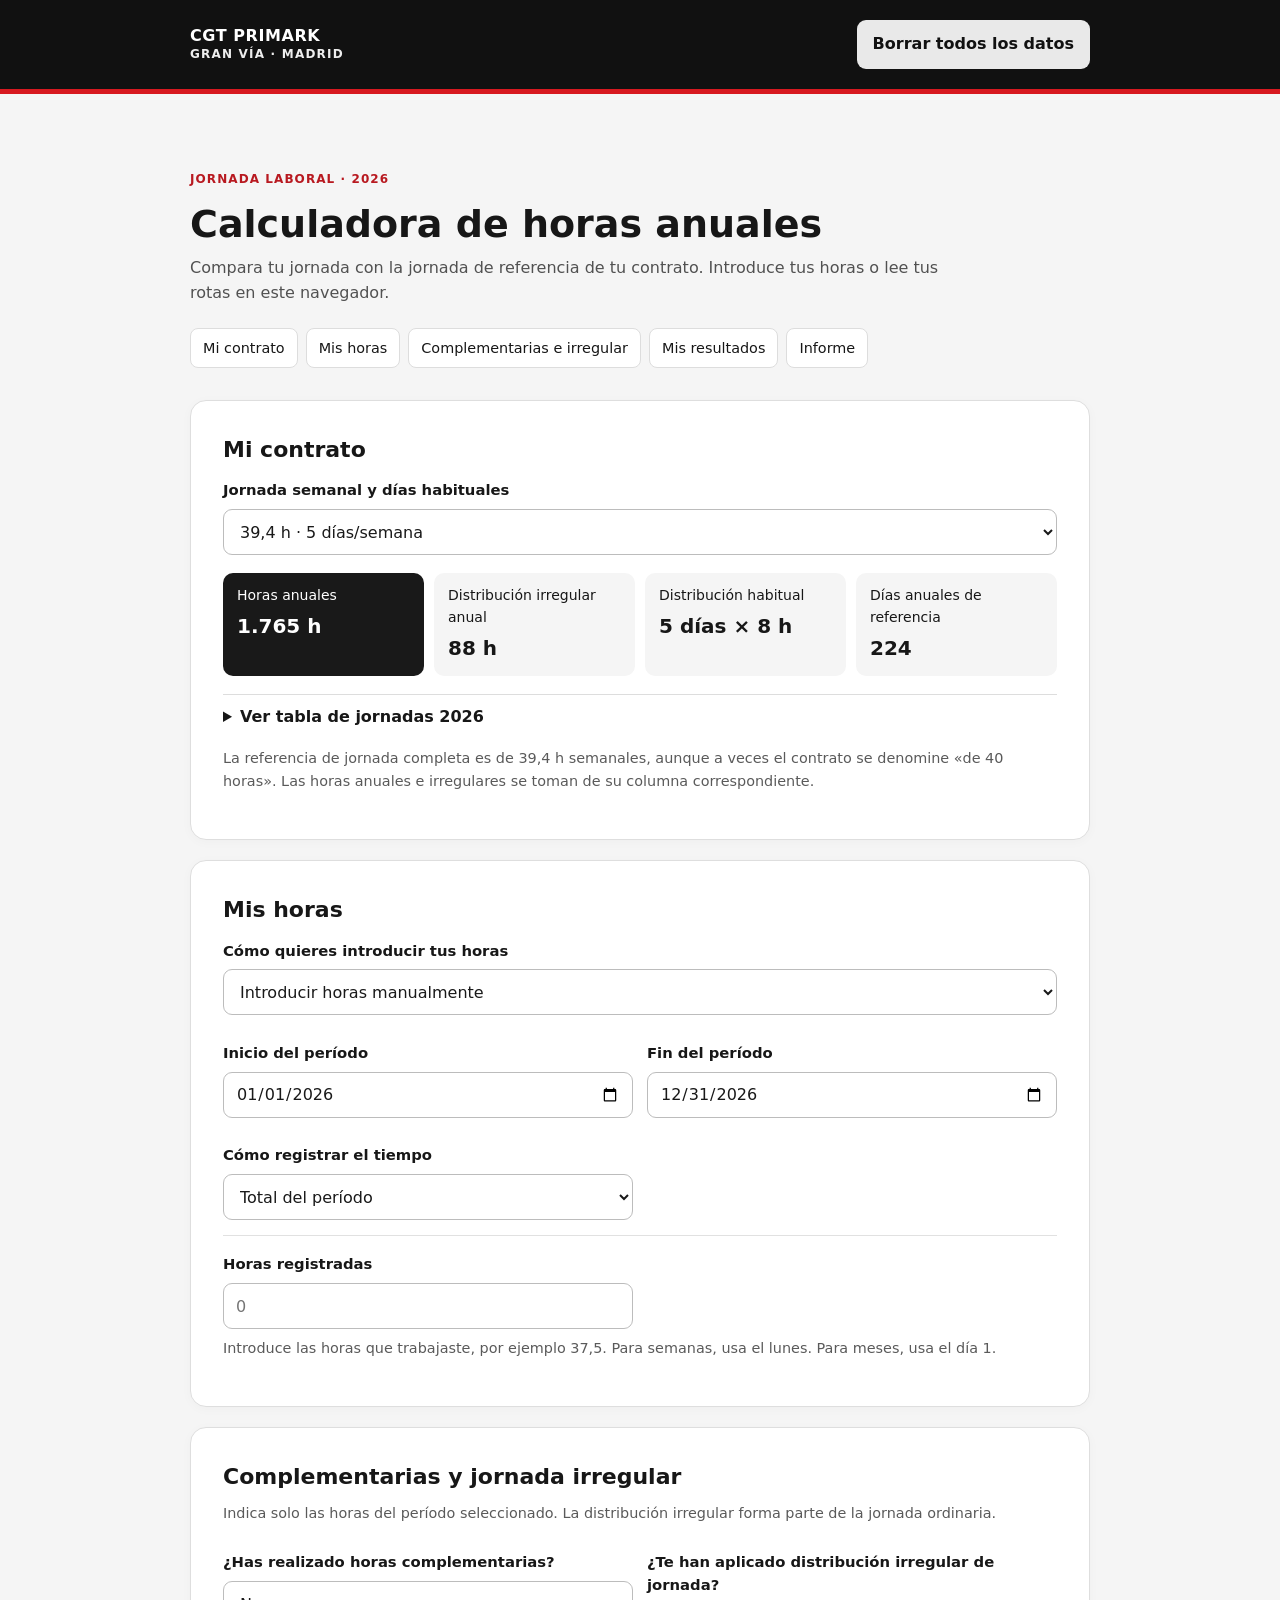
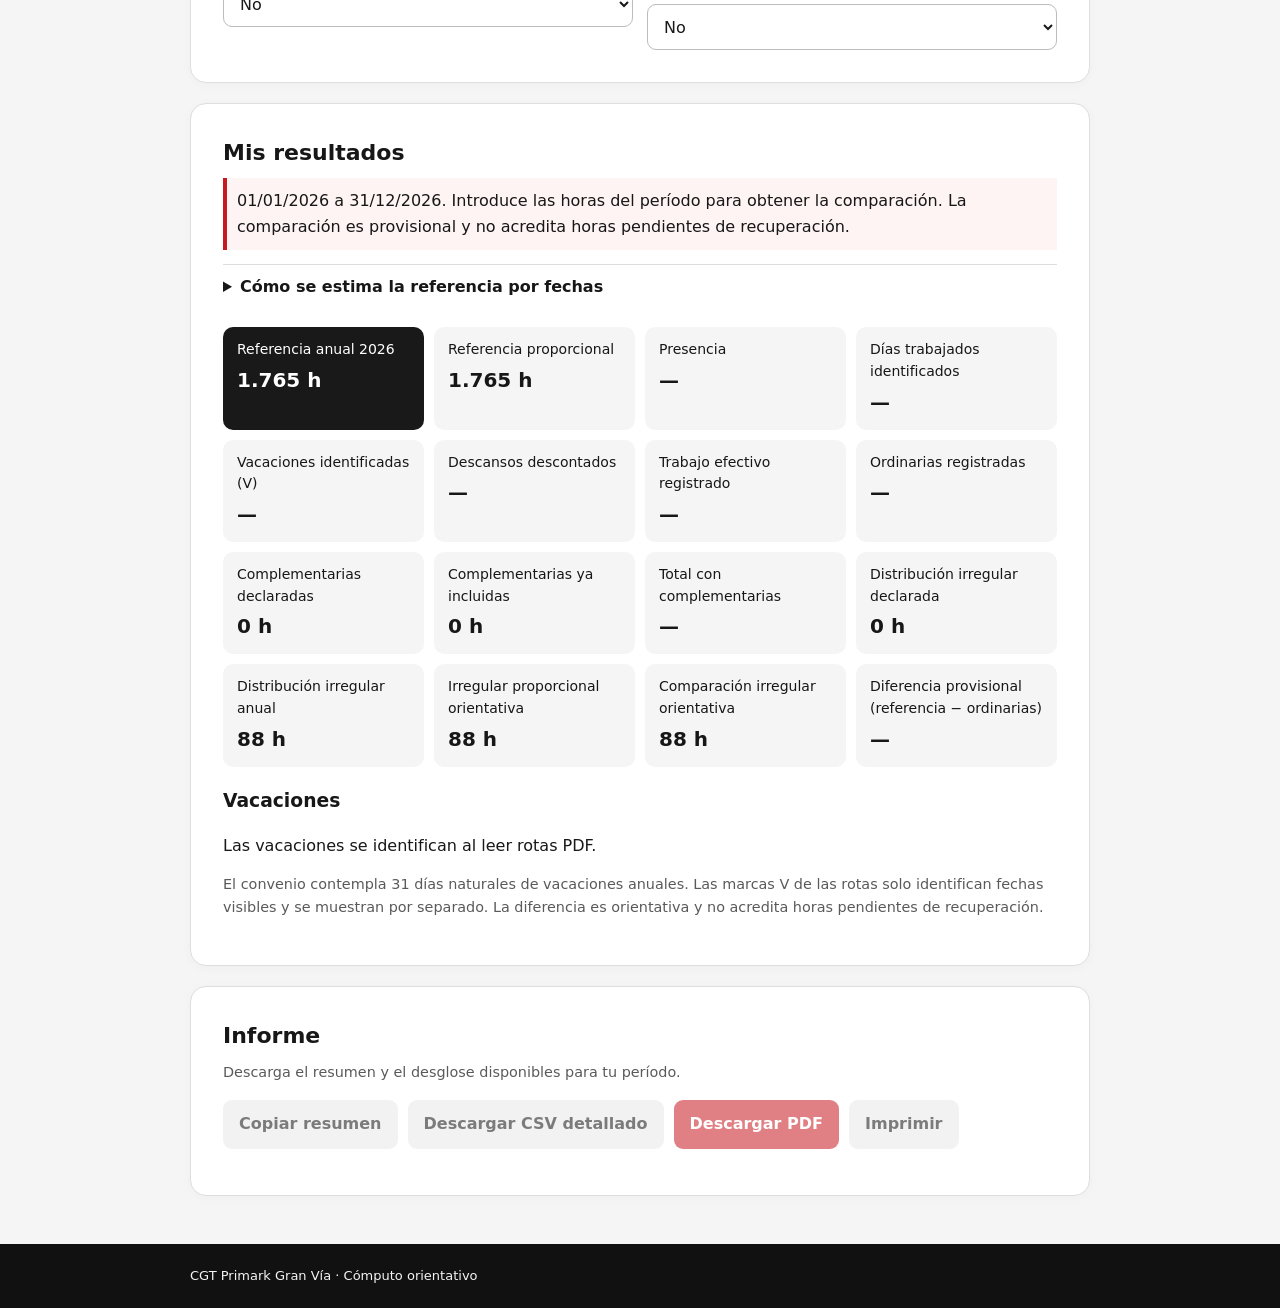
==== index.html @ 3dd1cee9 "Identificar las jornadas de fin de semana en el selector" ====
<!doctype html>
<html lang="es">
<head>
<meta charset="utf-8">
<meta name="viewport" content="width=device-width, initial-scale=1">
<meta name="theme-color" content="#111111">
<meta http-equiv="Content-Security-Policy" content="default-src 'none'; script-src 'self'; style-src 'self'; worker-src 'self'; connect-src 'none'; base-uri 'none'; form-action 'none'; object-src 'none'">
<title>Calculadora de Horas Anuales CGT | Primark Gran Vía</title>
<link rel="stylesheet" href="css/styles.css?v=horas-y-descansos">
<script type="module" src="js/app.mjs?v=fin-de-semana-2026"></script>
</head>
<body>
<header><div class="wrap head"><div class="brand">CGT PRIMARK <small>GRAN VÍA · MADRID</small></div><button id="reset" class="btn subtle" type="button">Borrar todos los datos</button></div></header>
<main class="wrap">
<div class="intro-block">
<p class="eyebrow">Jornada laboral · 2026</p>
<h1>Calculadora de horas anuales</h1>
<p class="intro">Compara tu jornada con la jornada de referencia de tu contrato. Introduce tus horas o lee tus rotas en este navegador.</p>
<nav aria-label="Apartados"><a href="#contrato">Mi contrato</a><a href="#horas">Mis horas</a><a href="#ajustes">Complementarias e irregular</a><a href="#resultados">Mis resultados</a><a href="#informe">Informe</a></nav>
</div>
<section class="panel" id="contrato">
<h2>Mi contrato</h2>
<label for="contract">Jornada semanal y días habituales</label><select id="contract"></select>
<dl class="metrics" id="contractDetails"></dl>
<details id="tabla-jornadas">
<summary>Ver tabla de jornadas 2026</summary>
<div class="contract-table-wrap" role="region" aria-label="Tabla de jornadas 2026" tabindex="0">
<table class="contract-table">
<thead><tr><th scope="col">Jornada semanal</th><th scope="col">Días al año</th><th scope="col">Días por semana</th><th scope="col">Horas diarias</th><th scope="col">Horas anuales</th><th scope="col">Distribución irregular anual</th></tr></thead>
<tbody id="contractRows"></tbody>
</table>
</div>
<p class="note">Consulta las horas anuales en la fila que corresponda a tu jornada semanal y a tus días habituales.</p>
</details>
<p class="note">La referencia de jornada completa es de 39,4 h semanales, aunque a veces el contrato se denomine «de 40 horas». Las horas anuales e irregulares se toman de su columna correspondiente.</p>
</section>
<section class="panel" id="horas">
<h2>Mis horas</h2>
<label for="mode">Cómo quieres introducir tus horas</label>
<select id="mode"><option value="manual">Introducir horas manualmente</option><option value="pdf">Leer mis rotas PDF</option></select>
<div id="manual">
<div class="grid">
<div><label for="start">Inicio del período</label><input type="date" id="start" value="2026-01-01"></div>
<div><label for="end">Fin del período</label><input type="date" id="end" value="2026-12-31"></div>
<div><label for="entryMode">Cómo registrar el tiempo</label><select id="entryMode"><option value="total">Total del período</option><option value="weekly">Por semanas</option><option value="monthly">Por meses</option></select></div>
</div>
<div id="entries"></div><button id="addEntry" class="btn subtle" type="button" hidden>Añadir período</button>
<p class="note">Introduce las horas que trabajaste, por ejemplo 37,5. Para semanas, usa el lunes. Para meses, usa el día 1.</p>
</div>
<div id="pdf" hidden>
<p class="note">El nombre y los archivos se usan en esta pestaña. Los informes omiten el nombre y los archivos originales.</p>
<div class="grid">
<div><label for="files">Rotas PDF</label><input type="file" id="files" accept=".pdf,application/pdf" multiple></div>
<div><label for="name">Nombre completo tal como aparece en la rota</label><input id="name" autocomplete="off" spellcheck="false"></div>
<div><label for="year">Año de los turnos que quieres contar</label><input id="year" type="number" min="2000" max="2099" value="2026"></div>
</div>
<p class="note">En contratos de más de 30 h semanales, se descuentan 0,5 h de los turnos que superan las 6 h. Un turno de 8,5 h cuenta como 8 h. Puedes ajustar el descanso de cada turno.</p>
<div class="actions"><button id="run" class="btn" type="button">Analizar rotas</button><button id="cancel" class="btn subtle" type="button" disabled>Cancelar análisis</button></div>
<progress id="progress" hidden aria-label="Progreso de lectura"></progress>
<p id="pdfStatus" role="status"></p>
<ul id="warnings"></ul>
<div id="versions"></div>
<div id="turns"></div>
<button id="apply" class="btn" type="button" disabled>Utilizar estas horas en mi cálculo anual</button>
</div>
</section>
<section class="panel" id="ajustes">
<h2>Complementarias y jornada irregular</h2>
<p class="note">Indica solo las horas del período seleccionado. La distribución irregular forma parte de la jornada ordinaria.</p>
<div class="grid">
<div><label for="hasComplementary">¿Has realizado horas complementarias?</label><select id="hasComplementary"><option value="no">No</option><option value="yes">Sí</option></select></div>
<div id="complementaryFields" hidden><label for="complementary">Complementarias realizadas</label><input id="complementary" placeholder="0" inputmode="decimal" autocomplete="off"><label for="included">De ellas, horas ya incluidas en el total anterior</label><input id="included" placeholder="0" inputmode="decimal" autocomplete="off"></div>
<div><label for="hasIrregular">¿Te han aplicado distribución irregular de jornada?</label><select id="hasIrregular"><option value="no">No</option><option value="yes">Sí</option></select></div>
<div id="irregularFields" hidden><label for="irregular">Horas de distribución irregular</label><input id="irregular" placeholder="0" inputmode="decimal" autocomplete="off"></div>
</div>
</section>
<section class="panel" id="resultados">
<h2>Mis resultados</h2>
<p id="notice" role="status"></p>
<details><summary>Cómo se estima la referencia por fechas</summary><p>Se cuentan ambos días del período y se aplica una regla de tres sobre los 365 días de 2026. Ejemplo para un contrato de 25 h semanales, del 27/07/2026 al 31/12/2026: 1.120 × 158 ÷ 365 ≈ 484,82 h.</p></details>
<dl id="summary" class="metrics"></dl>
<h3>Vacaciones</h3>
<p id="vacation"></p>
<p class="note">El convenio contempla 31 días naturales de vacaciones anuales. Las marcas V de las rotas solo identifican fechas visibles y se muestran por separado. La diferencia es orientativa y no acredita horas pendientes de recuperación.</p>
</section>
<section class="panel" id="informe">
<h2>Informe</h2>
<p class="note">Descarga el resumen y el desglose disponibles para tu período.</p>
<div class="actions"><button id="copy" class="btn subtle" type="button">Copiar resumen</button><button id="csv" class="btn subtle" type="button">Descargar CSV detallado</button><button id="downloadPdf" class="btn" type="button">Descargar PDF</button><button id="print" class="btn subtle" type="button">Imprimir</button></div>
<p id="exportStatus" role="status"></p>
<div id="detail"></div>
</section>
</main>
<footer><div class="wrap">CGT Primark Gran Vía · Cómputo orientativo</div></footer>
</body></html>
---- css/styles.css ----
:root{font-family:system-ui,-apple-system,"Segoe UI",Roboto,sans-serif;color:#171717;background:#f5f5f5;font-synthesis:none}
*{box-sizing:border-box}body{margin:0}a{color:inherit}.wrap{width:min(900px,calc(100% - 32px));margin:auto}
header{background:#111;color:#fff;border-bottom:5px solid #d71920}.head{display:flex;justify-content:space-between;align-items:center;padding:20px 0;gap:12px;flex-wrap:wrap}
.brand{font-weight:900;letter-spacing:.035em;line-height:1.3}.brand small{display:block;font-size:12px;letter-spacing:.10em;color:#eee;font-weight:600}.back{font-size:13px;color:white;text-decoration:none;border:1px solid #666;padding:9px 12px;border-radius:8px}
main{padding:28px 0 48px}h1{font-size:clamp(26px,5vw,38px);line-height:1.15;margin:8px 0}h2{font-size:22px;margin:0 0 8px}p{line-height:1.6;margin:8px 0 14px}.intro{color:#515151;max-width:750px}.eyebrow{font-size:12px;font-weight:800;color:#b81920;letter-spacing:.09em;text-transform:uppercase}
.panel{background:white;border:1px solid #dedede;border-radius:16px;padding:clamp(16px,3vw,26px);margin-top:20px;box-shadow:0 2px 12px #00000007}
.grid{display:grid;grid-template-columns:repeat(2,minmax(0,1fr));gap:14px}.field{min-width:0}.field.full{grid-column:1/-1}
label{display:block;font-weight:750;font-size:13px;margin:0 0 7px}select,input{display:block;width:100%;min-width:0;height:46px;padding:10px 12px;border:1px solid #bcbcbc;border-radius:9px;background:#fff;color:#191919;font:inherit;font-size:16px}
input:focus,select:focus{outline:3px solid #f9c7c8;outline-offset:1px;border-color:#ba1921}
.note{font-size:13px;color:#5a5a5a}.results{display:grid;grid-template-columns:repeat(2,minmax(0,1fr));gap:12px;margin:18px 0}
.metric{padding:18px 14px;background:#f5f5f5;border-radius:12px;min-width:0}.metric.feature{background:#171717;color:#fff}
.metric span{display:block;font-size:12px;margin-bottom:5px;color:inherit;opacity:.76}.metric strong{font-size:clamp(23px,5vw,30px);font-variant-numeric:tabular-nums;word-break:break-word}.metric small{display:block;font-size:12px;margin-top:4px}
.alert{border-left:4px solid #d71920;background:#fff4f4;border-radius:5px;padding:12px 14px;font-size:13px;line-height:1.55}
.ok{border-left-color:#555;background:#f3f3f3}.steps{font-size:14px;line-height:1.7;color:#444}
.btn{border:0;background:#c81920;color:#fff;border-radius:9px;padding:12px 16px;font:inherit;font-weight:750;cursor:pointer}
.btn:focus-visible{outline:3px solid #111;outline-offset:3px}.btn:hover{background:#a61219}
.actions{display:flex;flex-wrap:wrap;gap:10px;margin-top:16px}.subtle{background:#e9e9e9;color:#111}.subtle:hover{background:#d7d7d7}
footer{background:#111;color:#f4f4f4;font-size:13px;padding:22px 0}footer p{margin:0}
@media(max-width:520px){.grid,.results{grid-template-columns:1fr}.metric strong{font-size:27px}.head{align-items:flex-start}main{padding-top:22px}}
@media print{header,footer,.actions{display:none}body{background:white}.panel{box-shadow:none;break-inside:avoid}main{padding:0}.wrap{width:100%}}

[hidden]{display:none!important}
body{font-size:1rem;line-height:1.55}
main{padding-top:32px}
.intro-block{padding:clamp(12px,4vw,36px) 0 12px}
nav{display:flex;flex-wrap:wrap;gap:8px;margin-top:22px}
nav a{padding:8px 12px;border:1px solid #ddd;border-radius:8px;text-decoration:none;background:#fff;font-size:.9rem}
nav a:hover{border-color:#a61219;color:#a61219}
section{scroll-margin-top:16px}
.panel{padding:clamp(17px,4vw,32px)}
label{font-size:.925rem;margin-top:12px}
.note{font-size:.9rem}
.metrics{display:grid;grid-template-columns:repeat(auto-fit,minmax(min(100%,175px),1fr));gap:10px;margin:18px 0}
.metrics div{background:#f5f5f5;border-radius:10px;padding:12px 14px}
.metrics div:first-child{background:#191919;color:white}
.metrics dt{font-size:.875rem}
.metrics dd{margin:4px 0 0;font-size:1.25rem;font-weight:750;font-variant-numeric:tabular-nums}
#manual,#pdf,.entry{margin-top:15px}
.entry{border-top:1px solid #e1e1e1;padding-top:5px}
.btn:disabled{opacity:.55;cursor:default}
:focus-visible{outline:3px solid #a61219;outline-offset:3px}
progress{width:100%;accent-color:#c81920;margin-top:12px}
details{border-top:1px solid #ddd;padding:10px 0}
summary{cursor:pointer;font-weight:700}
#turns label{display:flex;align-items:center;justify-content:space-between;gap:12px}
#turns input{width:84px}
#notice:not(:empty){border-left:4px solid #c81920;padding:10px;background:#fff4f4}
.month{display:grid;grid-template-columns:5rem 1fr minmax(6rem,auto);align-items:center;gap:8px;font-size:.875rem}
meter{width:100%;accent-color:#c81920}
input[type=file]{height:auto}
@media print{#contrato,#horas,#ajustes,#reset,.intro-block,.actions,footer{display:none!important}.panel{break-inside:auto}}

.contract-table-wrap{overflow-x:auto;margin-top:12px}
.contract-table{border-collapse:collapse;width:100%;min-width:40rem;text-align:center}
.contract-table th,.contract-table td{border:1px solid #ddd;padding:10px}
.contract-table thead{background:#aa151a;color:#fff}
.contract-table tbody th{text-align:left;white-space:nowrap}
.contract-table td:nth-child(5){background:#fff0f0;font-weight:750;white-space:nowrap}
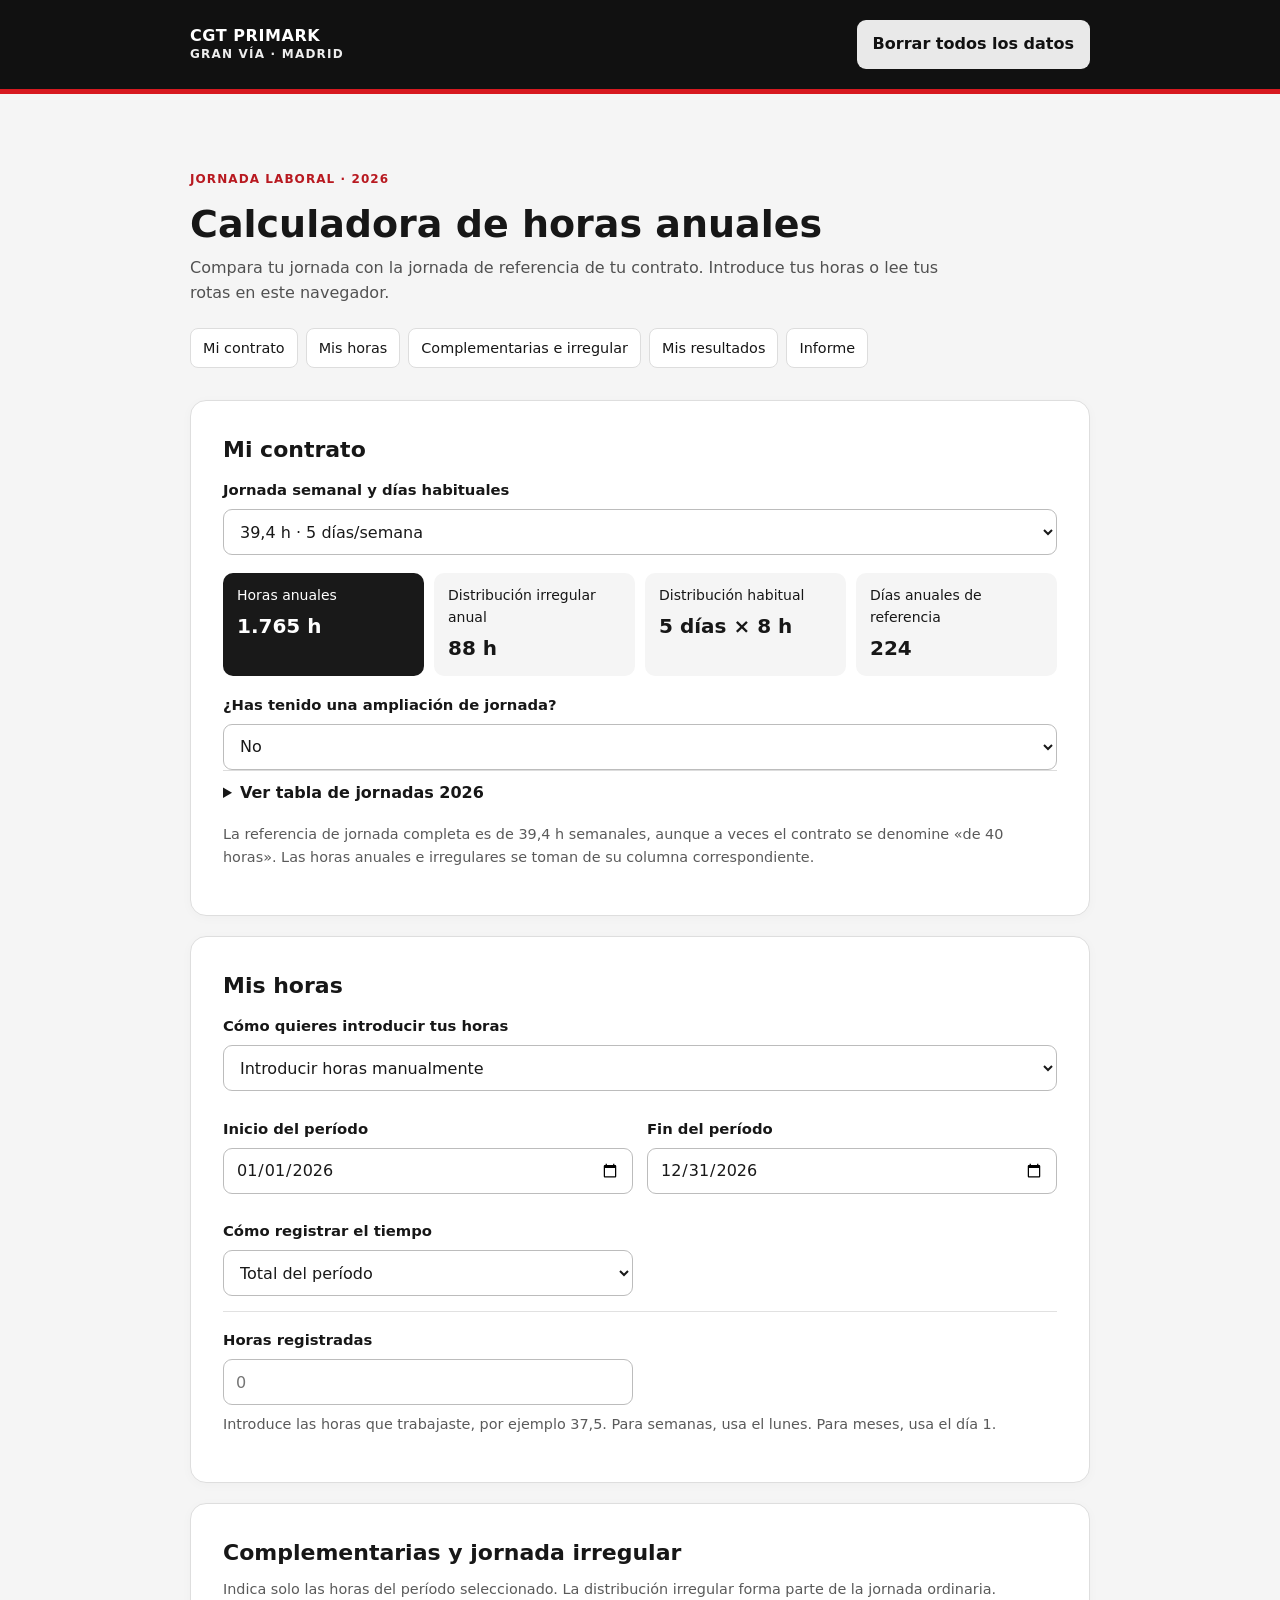
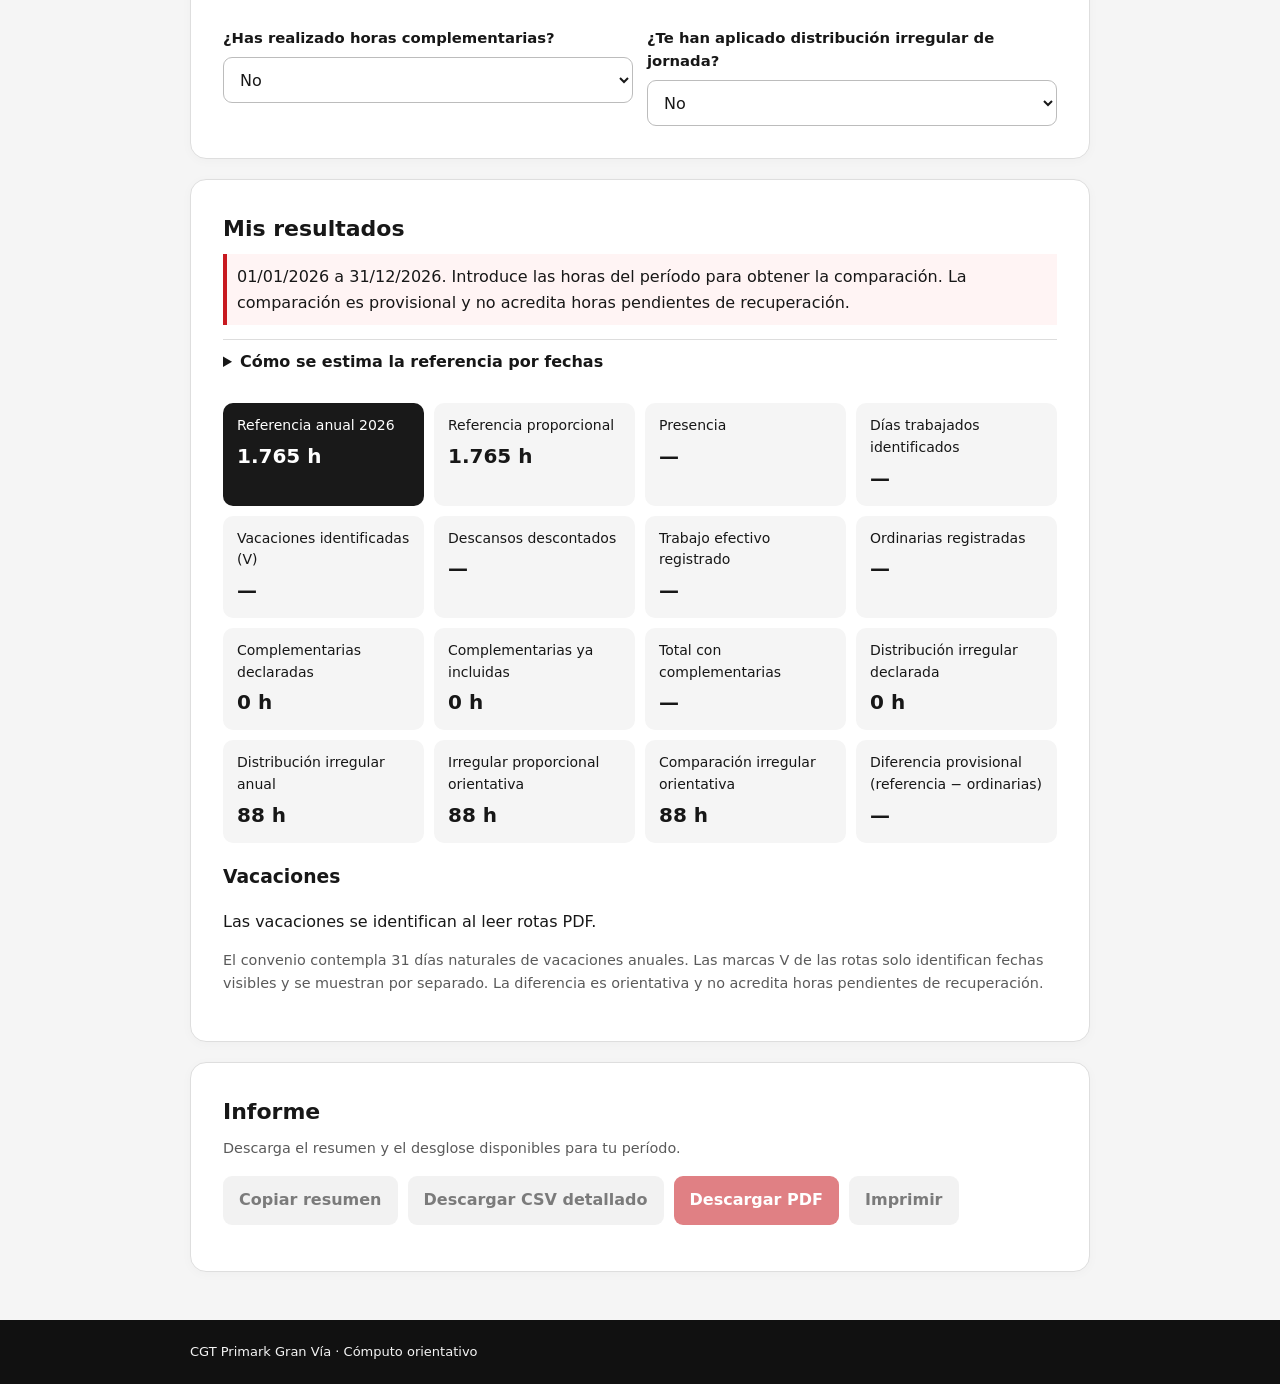
==== commit f3995005: "Añadir ampliación de jornada por fechas" ====
--- a/index.html
+++ b/index.html
@@ -7,7 +7,7 @@
 <meta http-equiv="Content-Security-Policy" content="default-src 'none'; script-src 'self'; style-src 'self'; worker-src 'self'; connect-src 'none'; base-uri 'none'; form-action 'none'; object-src 'none'">
 <title>Calculadora de Horas Anuales CGT | Primark Gran Vía</title>
 <link rel="stylesheet" href="css/styles.css?v=horas-y-descansos">
-<script type="module" src="js/app.mjs?v=fin-de-semana-2026"></script>
+<script type="module" src="js/app.mjs?v=ampliacion-2026"></script>
 </head>
 <body>
 <header><div class="wrap head"><div class="brand">CGT PRIMARK <small>GRAN VÍA · MADRID</small></div><button id="reset" class="btn subtle" type="button">Borrar todos los datos</button></div></header>
@@ -22,6 +22,16 @@
 <h2>Mi contrato</h2>
 <label for="contract">Jornada semanal y días habituales</label><select id="contract"></select>
 <dl class="metrics" id="contractDetails"></dl>
+<label for="hasExtension">¿Has tenido una ampliación de jornada?</label>
+<select id="hasExtension"><option value="no">No</option><option value="yes">Sí</option></select>
+<div id="extensionFields" hidden>
+  <div class="grid">
+    <div><label for="extendedContract">Jornada semanal durante la ampliación</label><select id="extendedContract"><option value="">Selecciona una jornada</option></select></div>
+    <div><label for="extensionStart">Primer día de la ampliación</label><input id="extensionStart" type="date" min="2026-01-01" max="2026-12-31"></div>
+    <div><label for="extensionEnd">Último día de la ampliación</label><input id="extensionEnd" type="date" min="2026-01-01" max="2026-12-31"></div>
+  </div>
+  <p class="note">Introduce las fechas efectivas de la ampliación en 2026. Si sigue vigente al terminar el año, usa el 31/12/2026. La referencia se estima por días naturales de cada jornada.</p>
+</div>
 <details id="tabla-jornadas">
 <summary>Ver tabla de jornadas 2026</summary>
 <div class="contract-table-wrap" role="region" aria-label="Tabla de jornadas 2026" tabindex="0">
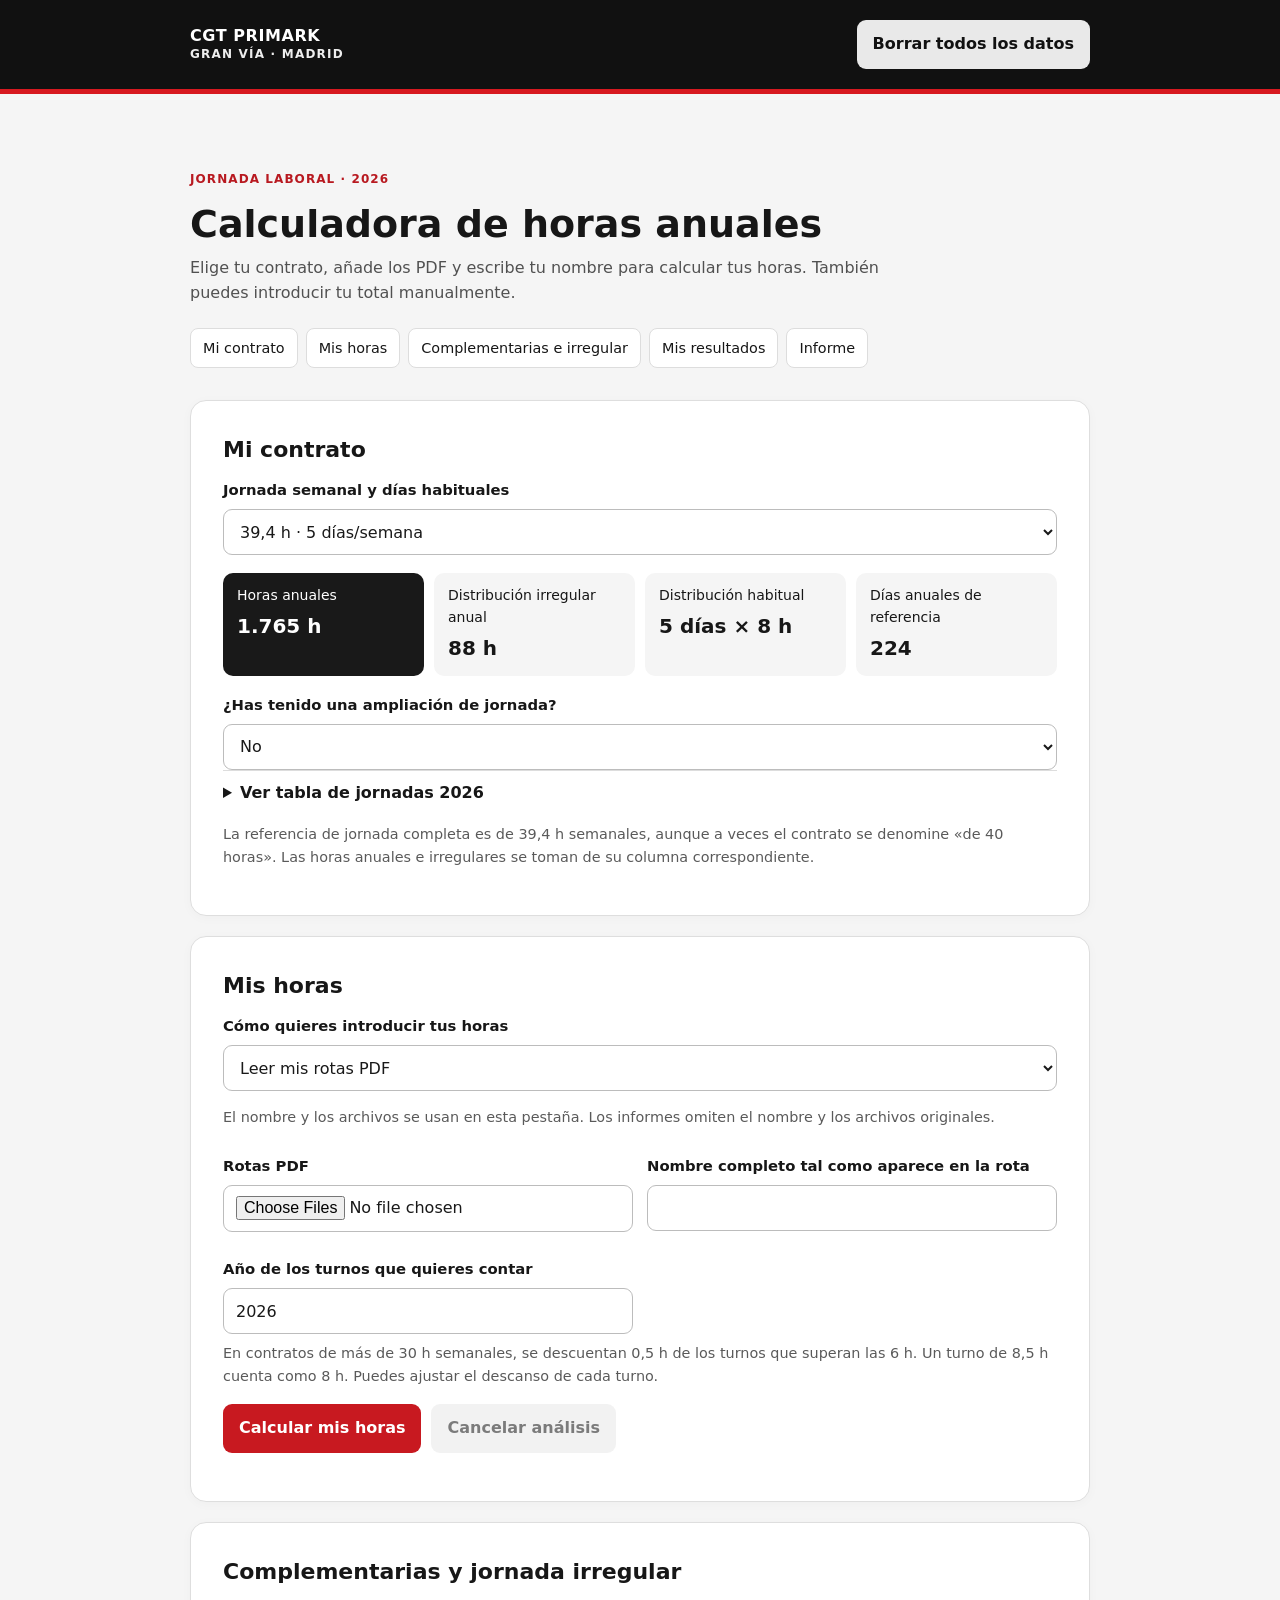
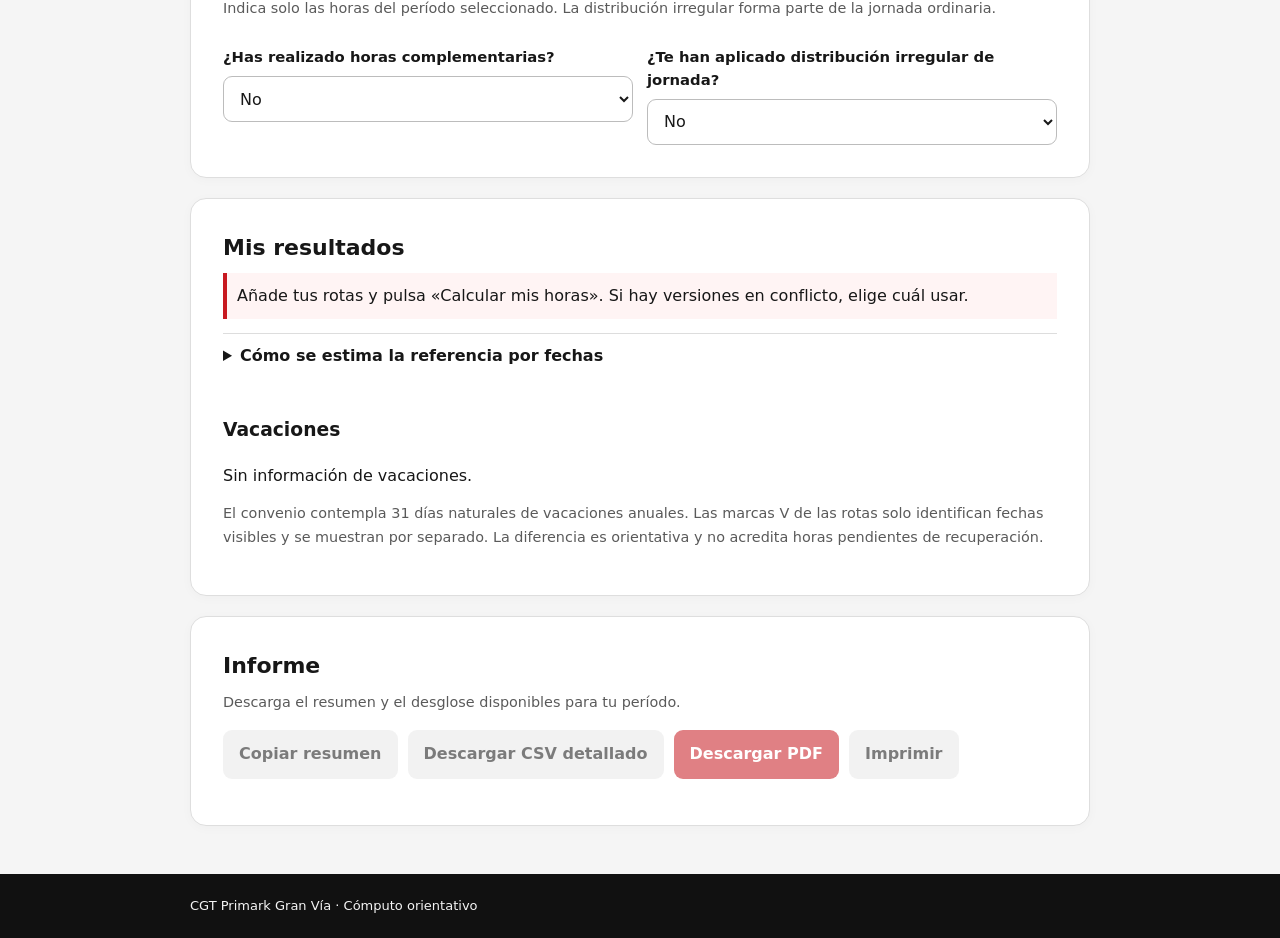
==== commit 7dafa588: "Priorizar las rotas PDF y calcular sus resultados automáticamente" ====
--- a/index.html
+++ b/index.html
@@ -7,7 +7,7 @@
 <meta http-equiv="Content-Security-Policy" content="default-src 'none'; script-src 'self'; style-src 'self'; worker-src 'self'; connect-src 'none'; base-uri 'none'; form-action 'none'; object-src 'none'">
 <title>Calculadora de Horas Anuales CGT | Primark Gran Vía</title>
 <link rel="stylesheet" href="css/styles.css?v=horas-y-descansos">
-<script type="module" src="js/app.mjs?v=ampliacion-2026"></script>
+<script type="module" src="js/app.mjs?v=rotas-primero-2026"></script>
 </head>
 <body>
 <header><div class="wrap head"><div class="brand">CGT PRIMARK <small>GRAN VÍA · MADRID</small></div><button id="reset" class="btn subtle" type="button">Borrar todos los datos</button></div></header>
@@ -15,7 +15,7 @@
 <div class="intro-block">
 <p class="eyebrow">Jornada laboral · 2026</p>
 <h1>Calculadora de horas anuales</h1>
-<p class="intro">Compara tu jornada con la jornada de referencia de tu contrato. Introduce tus horas o lee tus rotas en este navegador.</p>
+<p class="intro">Elige tu contrato, añade los PDF y escribe tu nombre para calcular tus horas. También puedes introducir tu total manualmente.</p>
 <nav aria-label="Apartados"><a href="#contrato">Mi contrato</a><a href="#horas">Mis horas</a><a href="#ajustes">Complementarias e irregular</a><a href="#resultados">Mis resultados</a><a href="#informe">Informe</a></nav>
 </div>
 <section class="panel" id="contrato">
@@ -25,12 +25,24 @@
 <label for="hasExtension">¿Has tenido una ampliación de jornada?</label>
 <select id="hasExtension"><option value="no">No</option><option value="yes">Sí</option></select>
 <div id="extensionFields" hidden>
+  <label for="extensionMethod">Cómo indicar la ampliación</label>
+  <select id="extensionMethod"><option value="hours">Escribir el total de horas</option><option value="dates">Elegir jornada y fechas</option></select>
+  <div id="extensionHoursFields">
+    <label for="extensionHours">Horas de ampliación acordadas en este período (si las conoces)</label>
+    <input id="extensionHours" inputmode="decimal" placeholder="Por ejemplo, 5" autocomplete="off" aria-describedby="extensionHoursNote">
+    <p class="note" id="extensionHoursNote">Las horas acordadas ajustan la referencia del período.</p>
+  </div>
+  <div id="extensionDatesFields" hidden>
   <div class="grid">
     <div><label for="extendedContract">Jornada semanal durante la ampliación</label><select id="extendedContract"><option value="">Selecciona una jornada</option></select></div>
     <div><label for="extensionStart">Primer día de la ampliación</label><input id="extensionStart" type="date" min="2026-01-01" max="2026-12-31"></div>
     <div><label for="extensionEnd">Último día de la ampliación</label><input id="extensionEnd" type="date" min="2026-01-01" max="2026-12-31"></div>
   </div>
   <p class="note">Introduce las fechas efectivas de la ampliación en 2026. Si sigue vigente al terminar el año, usa el 31/12/2026. La referencia se estima por días naturales de cada jornada.</p>
+  </div>
+  <label for="extensionWorked">Horas de ampliación realizadas que faltan en la rota o en tu total manual</label>
+  <input id="extensionWorked" inputmode="decimal" placeholder="0" autocomplete="off" aria-describedby="extensionWorkedNote">
+  <p class="note" id="extensionWorkedNote">Si aparecen en el documento que te entregaron, anota aquí solo las que faltan en tu registro. Se suman a las horas ordinarias.</p>
 </div>
 <details id="tabla-jornadas">
 <summary>Ver tabla de jornadas 2026</summary>
@@ -47,8 +59,8 @@
 <section class="panel" id="horas">
 <h2>Mis horas</h2>
 <label for="mode">Cómo quieres introducir tus horas</label>
-<select id="mode"><option value="manual">Introducir horas manualmente</option><option value="pdf">Leer mis rotas PDF</option></select>
-<div id="manual">
+<select id="mode"><option value="pdf">Leer mis rotas PDF</option><option value="manual">Introducir horas manualmente</option></select>
+<div id="manual" hidden>
 <div class="grid">
 <div><label for="start">Inicio del período</label><input type="date" id="start" value="2026-01-01"></div>
 <div><label for="end">Fin del período</label><input type="date" id="end" value="2026-12-31"></div>
@@ -57,7 +69,7 @@
 <div id="entries"></div><button id="addEntry" class="btn subtle" type="button" hidden>Añadir período</button>
 <p class="note">Introduce las horas que trabajaste, por ejemplo 37,5. Para semanas, usa el lunes. Para meses, usa el día 1.</p>
 </div>
-<div id="pdf" hidden>
+<div id="pdf">
 <p class="note">El nombre y los archivos se usan en esta pestaña. Los informes omiten el nombre y los archivos originales.</p>
 <div class="grid">
 <div><label for="files">Rotas PDF</label><input type="file" id="files" accept=".pdf,application/pdf" multiple></div>
@@ -65,13 +77,13 @@
 <div><label for="year">Año de los turnos que quieres contar</label><input id="year" type="number" min="2000" max="2099" value="2026"></div>
 </div>
 <p class="note">En contratos de más de 30 h semanales, se descuentan 0,5 h de los turnos que superan las 6 h. Un turno de 8,5 h cuenta como 8 h. Puedes ajustar el descanso de cada turno.</p>
-<div class="actions"><button id="run" class="btn" type="button">Analizar rotas</button><button id="cancel" class="btn subtle" type="button" disabled>Cancelar análisis</button></div>
+<div class="actions"><button id="run" class="btn" type="button">Calcular mis horas</button><button id="cancel" class="btn subtle" type="button" disabled>Cancelar análisis</button></div>
 <progress id="progress" hidden aria-label="Progreso de lectura"></progress>
 <p id="pdfStatus" role="status"></p>
 <ul id="warnings"></ul>
 <div id="versions"></div>
 <div id="turns"></div>
-<button id="apply" class="btn" type="button" disabled>Utilizar estas horas en mi cálculo anual</button>
+<p id="pdfResultLink" hidden><a href="#resultados">Ver mis resultados</a></p>
 </div>
 </section>
 <section class="panel" id="ajustes">
@@ -79,7 +91,7 @@
 <p class="note">Indica solo las horas del período seleccionado. La distribución irregular forma parte de la jornada ordinaria.</p>
 <div class="grid">
 <div><label for="hasComplementary">¿Has realizado horas complementarias?</label><select id="hasComplementary"><option value="no">No</option><option value="yes">Sí</option></select></div>
-<div id="complementaryFields" hidden><label for="complementary">Complementarias realizadas</label><input id="complementary" placeholder="0" inputmode="decimal" autocomplete="off"><label for="included">De ellas, horas ya incluidas en el total anterior</label><input id="included" placeholder="0" inputmode="decimal" autocomplete="off"></div>
+<div id="complementaryFields" hidden><label for="complementary">Horas complementarias realizadas</label><input id="complementary" placeholder="0" inputmode="decimal" autocomplete="off"><label for="included">De ellas, horas que ya figuran en la rota o en tu total manual</label><input id="included" placeholder="0" inputmode="decimal" autocomplete="off"><p class="note">Si las complementarias solo figuran en el documento que te entregaron, deja el segundo campo vacío. Se añadirán todas al total.</p></div>
 <div><label for="hasIrregular">¿Te han aplicado distribución irregular de jornada?</label><select id="hasIrregular"><option value="no">No</option><option value="yes">Sí</option></select></div>
 <div id="irregularFields" hidden><label for="irregular">Horas de distribución irregular</label><input id="irregular" placeholder="0" inputmode="decimal" autocomplete="off"></div>
 </div>
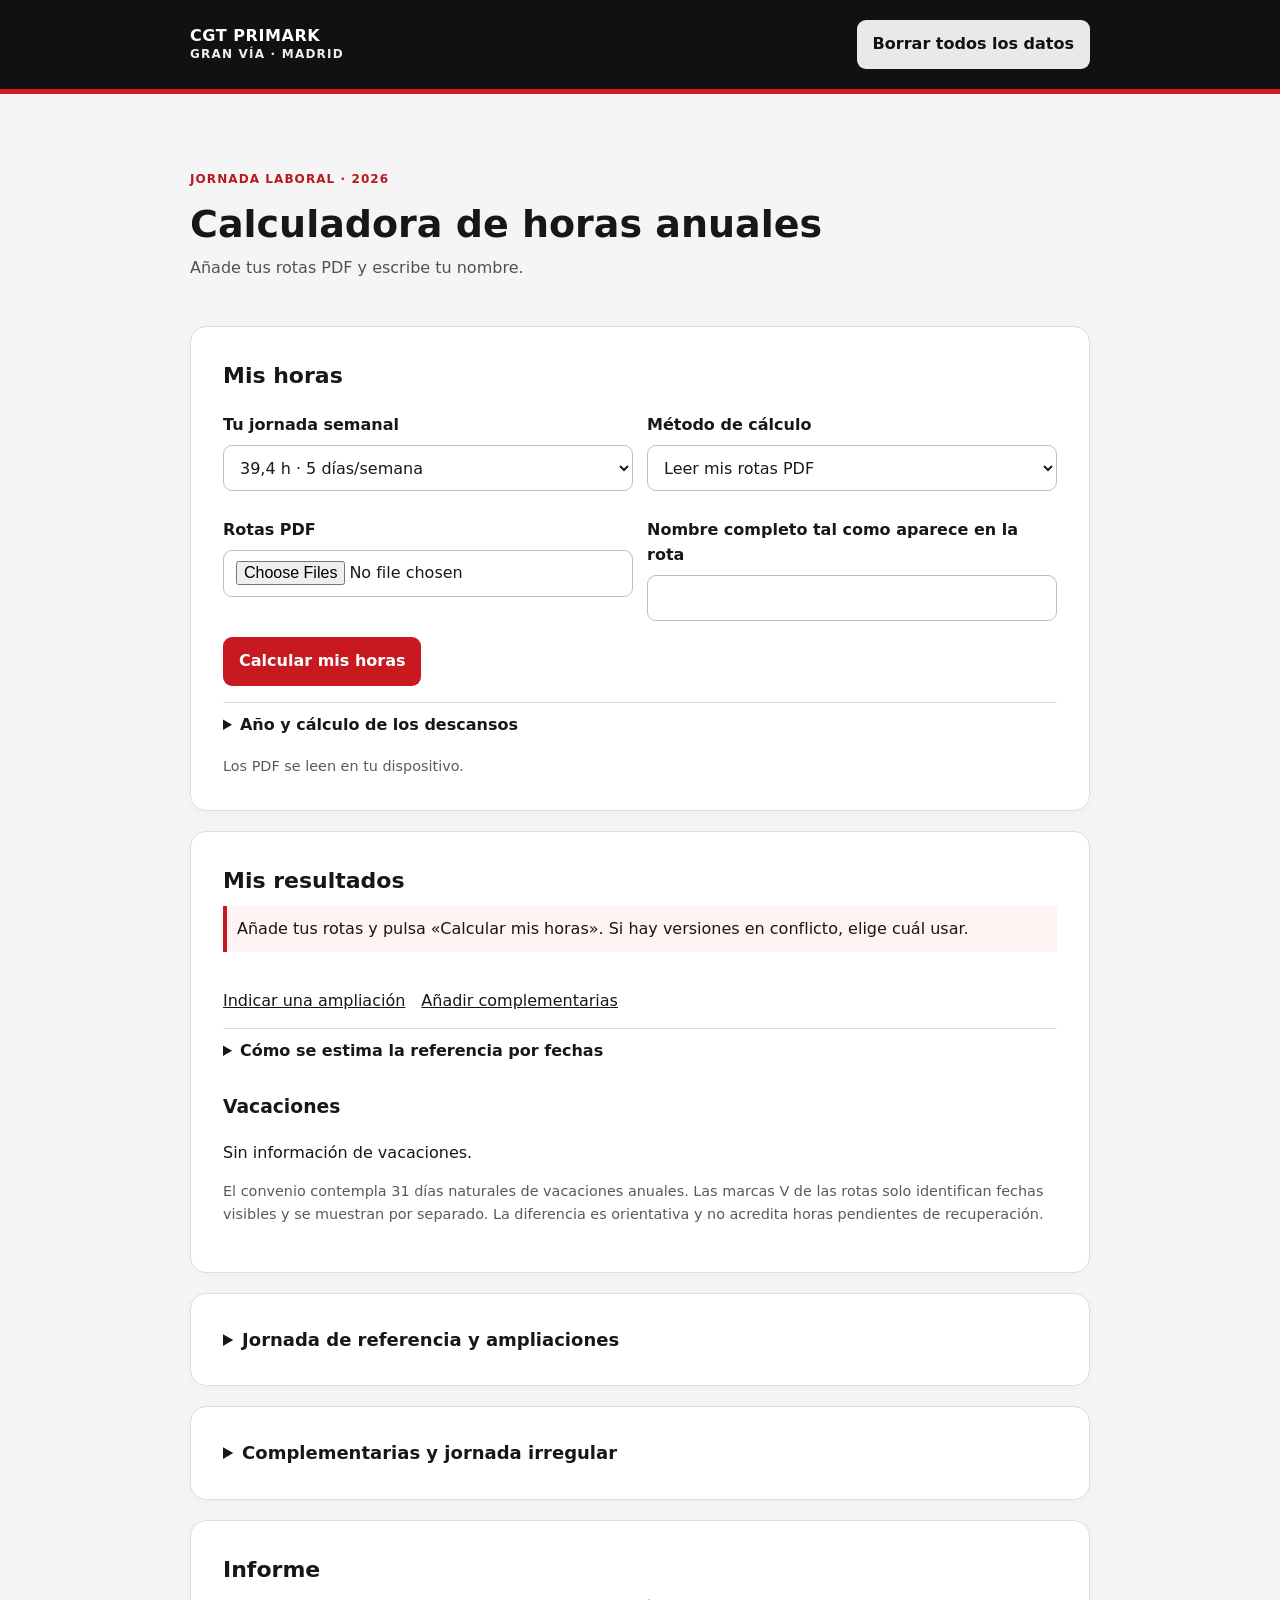
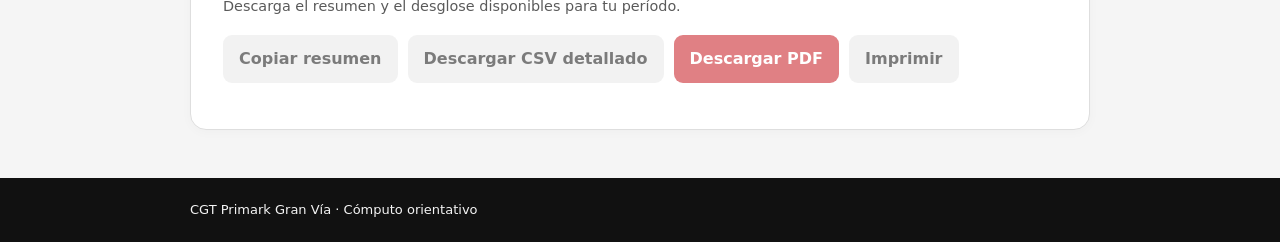
==== commit 0f9e2437: "Simplificar el formulario y los resultados para pantallas móviles" ====
--- a/index.html
+++ b/index.html
@@ -6,8 +6,8 @@
 <meta name="theme-color" content="#111111">
 <meta http-equiv="Content-Security-Policy" content="default-src 'none'; script-src 'self'; style-src 'self'; worker-src 'self'; connect-src 'none'; base-uri 'none'; form-action 'none'; object-src 'none'">
 <title>Calculadora de Horas Anuales CGT | Primark Gran Vía</title>
-<link rel="stylesheet" href="css/styles.css?v=horas-y-descansos">
-<script type="module" src="js/app.mjs?v=rotas-primero-2026"></script>
+<link rel="stylesheet" href="css/styles.css?v=movil-2026">
+<script type="module" src="js/app.mjs?v=movil-2026"></script>
 </head>
 <body>
 <header><div class="wrap head"><div class="brand">CGT PRIMARK <small>GRAN VÍA · MADRID</small></div><button id="reset" class="btn subtle" type="button">Borrar todos los datos</button></div></header>
@@ -15,12 +15,60 @@
 <div class="intro-block">
 <p class="eyebrow">Jornada laboral · 2026</p>
 <h1>Calculadora de horas anuales</h1>
-<p class="intro">Elige tu contrato, añade los PDF y escribe tu nombre para calcular tus horas. También puedes introducir tu total manualmente.</p>
-<nav aria-label="Apartados"><a href="#contrato">Mi contrato</a><a href="#horas">Mis horas</a><a href="#ajustes">Complementarias e irregular</a><a href="#resultados">Mis resultados</a><a href="#informe">Informe</a></nav>
+<p class="intro">Añade tus rotas PDF y escribe tu nombre.</p>
 </div>
-<section class="panel" id="contrato">
-<h2>Mi contrato</h2>
-<label for="contract">Jornada semanal y días habituales</label><select id="contract"></select>
+<section class="panel" id="horas">
+<h2>Mis horas</h2>
+<div class="grid method-fields"><div><label for="contract">Tu jornada semanal</label><select id="contract"></select></div>
+<div><label for="mode">Método de cálculo</label><select id="mode"><option value="pdf">Leer mis rotas PDF</option><option value="manual">Introducir horas manualmente</option></select></div></div>
+<div id="manual" hidden>
+<div class="grid">
+<div><label for="start">Inicio del período</label><input type="date" id="start" value="2026-01-01"></div>
+<div><label for="end">Fin del período</label><input type="date" id="end" value="2026-12-31"></div>
+<div><label for="entryMode">Cómo registrar el tiempo</label><select id="entryMode"><option value="total">Total del período</option><option value="weekly">Por semanas</option><option value="monthly">Por meses</option></select></div>
+</div>
+<div id="entries"></div><button id="addEntry" class="btn subtle" type="button" hidden>Añadir período</button>
+<p class="note">Introduce las horas que trabajaste, por ejemplo 37,5. Para semanas, usa el lunes. Para meses, usa el día 1.</p>
+</div>
+<div id="pdf">
+<div class="grid">
+<div><label for="files">Rotas PDF</label><input type="file" id="files" accept=".pdf,application/pdf" multiple></div>
+<div><label for="name">Nombre completo tal como aparece en la rota</label><input id="name" autocomplete="off" spellcheck="false"></div>
+</div>
+<div class="actions"><button id="run" class="btn" type="button">Calcular mis horas</button><button id="cancel" class="btn subtle" type="button" disabled hidden>Cancelar análisis</button></div>
+<progress id="progress" hidden aria-label="Progreso de lectura"></progress>
+<p id="pdfStatus" role="status"></p>
+<ul id="warnings"></ul>
+<div id="versions"></div>
+<p id="pdfResultLink" hidden><a class="btn" href="#resultados">Ver mis resultados</a></p>
+<details class="pdf-options"><summary>Año y cálculo de los descansos</summary>
+<label for="year">Año de los turnos</label><input id="year" type="number" min="2000" max="2099" value="2026">
+<p class="note">En contratos de más de 30 h semanales, se descuentan 0,5 h en los turnos de más de 6 h. Puedes ajustar el descanso de cada turno.</p>
+</details>
+<details id="turnOptions" hidden><summary>Revisar turnos y descansos</summary><div id="turns"></div></details>
+<p class="note private-note">Los PDF se leen en tu dispositivo.</p>
+</div>
+</section>
+<section class="panel" id="resultados">
+<h2>Mis resultados</h2>
+<p id="notice" role="status"></p>
+
+<dl id="summary" class="metrics"></dl>
+<p class="result-adjustments"><a href="#contrato">Indicar una ampliación</a> <a href="#ajustes">Añadir complementarias</a></p>
+<div id="weekends" hidden>
+  <h3>Fines de semana libres</h3>
+  <p id="weekendStatus"></p>
+  <div id="weekendDates"></div>
+  <p class="note">Se cuentan sábados y domingos consecutivos sin turno. Una G en cualquiera de los dos días identifica un fin de semana marcado como garantizado. Las vacaciones se muestran aparte. Las rotas reflejan la planificación.</p>
+  <p class="note">La referencia de 12 fines de semana en 2026 se aplica a quienes trabajan todo el año con un promedio de cinco días por semana. <a href="https://www.boe.es/diario_boe/txt.php?id=BOE-A-2025-26529">Convenio de Primark, art. 20.II.2</a></p>
+</div>
+<details><summary>Cómo se estima la referencia por fechas</summary><p>Se cuentan ambos días del período y se aplica una regla de tres sobre los 365 días de 2026. Ejemplo para un contrato de 25 h semanales, del 27/07/2026 al 31/12/2026: 1.120 × 158 ÷ 365 ≈ 484,82 h.</p></details>
+<h3>Vacaciones</h3>
+<p id="vacation"></p>
+<p class="note">El convenio contempla 31 días naturales de vacaciones anuales. Las marcas V de las rotas solo identifican fechas visibles y se muestran por separado. La diferencia es orientativa y no acredita horas pendientes de recuperación.</p>
+</section>
+<details class="panel advanced" id="contrato">
+<summary>Jornada de referencia y ampliaciones</summary>
 <dl class="metrics" id="contractDetails"></dl>
 <label for="hasExtension">¿Has tenido una ampliación de jornada?</label>
 <select id="hasExtension"><option value="no">No</option><option value="yes">Sí</option></select>
@@ -55,39 +103,9 @@
 <p class="note">Consulta las horas anuales en la fila que corresponda a tu jornada semanal y a tus días habituales.</p>
 </details>
 <p class="note">La referencia de jornada completa es de 39,4 h semanales, aunque a veces el contrato se denomine «de 40 horas». Las horas anuales e irregulares se toman de su columna correspondiente.</p>
-</section>
-<section class="panel" id="horas">
-<h2>Mis horas</h2>
-<label for="mode">Cómo quieres introducir tus horas</label>
-<select id="mode"><option value="pdf">Leer mis rotas PDF</option><option value="manual">Introducir horas manualmente</option></select>
-<div id="manual" hidden>
-<div class="grid">
-<div><label for="start">Inicio del período</label><input type="date" id="start" value="2026-01-01"></div>
-<div><label for="end">Fin del período</label><input type="date" id="end" value="2026-12-31"></div>
-<div><label for="entryMode">Cómo registrar el tiempo</label><select id="entryMode"><option value="total">Total del período</option><option value="weekly">Por semanas</option><option value="monthly">Por meses</option></select></div>
-</div>
-<div id="entries"></div><button id="addEntry" class="btn subtle" type="button" hidden>Añadir período</button>
-<p class="note">Introduce las horas que trabajaste, por ejemplo 37,5. Para semanas, usa el lunes. Para meses, usa el día 1.</p>
-</div>
-<div id="pdf">
-<p class="note">El nombre y los archivos se usan en esta pestaña. Los informes omiten el nombre y los archivos originales.</p>
-<div class="grid">
-<div><label for="files">Rotas PDF</label><input type="file" id="files" accept=".pdf,application/pdf" multiple></div>
-<div><label for="name">Nombre completo tal como aparece en la rota</label><input id="name" autocomplete="off" spellcheck="false"></div>
-<div><label for="year">Año de los turnos que quieres contar</label><input id="year" type="number" min="2000" max="2099" value="2026"></div>
-</div>
-<p class="note">En contratos de más de 30 h semanales, se descuentan 0,5 h de los turnos que superan las 6 h. Un turno de 8,5 h cuenta como 8 h. Puedes ajustar el descanso de cada turno.</p>
-<div class="actions"><button id="run" class="btn" type="button">Calcular mis horas</button><button id="cancel" class="btn subtle" type="button" disabled>Cancelar análisis</button></div>
-<progress id="progress" hidden aria-label="Progreso de lectura"></progress>
-<p id="pdfStatus" role="status"></p>
-<ul id="warnings"></ul>
-<div id="versions"></div>
-<div id="turns"></div>
-<p id="pdfResultLink" hidden><a href="#resultados">Ver mis resultados</a></p>
-</div>
-</section>
-<section class="panel" id="ajustes">
-<h2>Complementarias y jornada irregular</h2>
+</details>
+<details class="panel advanced" id="ajustes">
+<summary>Complementarias y jornada irregular</summary>
 <p class="note">Indica solo las horas del período seleccionado. La distribución irregular forma parte de la jornada ordinaria.</p>
 <div class="grid">
 <div><label for="hasComplementary">¿Has realizado horas complementarias?</label><select id="hasComplementary"><option value="no">No</option><option value="yes">Sí</option></select></div>
@@ -95,16 +113,7 @@
 <div><label for="hasIrregular">¿Te han aplicado distribución irregular de jornada?</label><select id="hasIrregular"><option value="no">No</option><option value="yes">Sí</option></select></div>
 <div id="irregularFields" hidden><label for="irregular">Horas de distribución irregular</label><input id="irregular" placeholder="0" inputmode="decimal" autocomplete="off"></div>
 </div>
-</section>
-<section class="panel" id="resultados">
-<h2>Mis resultados</h2>
-<p id="notice" role="status"></p>
-<details><summary>Cómo se estima la referencia por fechas</summary><p>Se cuentan ambos días del período y se aplica una regla de tres sobre los 365 días de 2026. Ejemplo para un contrato de 25 h semanales, del 27/07/2026 al 31/12/2026: 1.120 × 158 ÷ 365 ≈ 484,82 h.</p></details>
-<dl id="summary" class="metrics"></dl>
-<h3>Vacaciones</h3>
-<p id="vacation"></p>
-<p class="note">El convenio contempla 31 días naturales de vacaciones anuales. Las marcas V de las rotas solo identifican fechas visibles y se muestran por separado. La diferencia es orientativa y no acredita horas pendientes de recuperación.</p>
-</section>
+</details>
 <section class="panel" id="informe">
 <h2>Informe</h2>
 <p class="note">Descarga el resumen y el desglose disponibles para tu período.</p>
--- a/css/styles.css
+++ b/css/styles.css
@@ -57,3 +57,29 @@
 .contract-table thead{background:#aa151a;color:#fff}
 .contract-table tbody th{text-align:left;white-space:nowrap}
 .contract-table td:nth-child(5){background:#fff0f0;font-weight:750;white-space:nowrap}
+
+.method-fields{gap:8px 14px}
+#horas .grid label{font-size:1rem}
+.pdf-options label{margin-top:12px}
+#year{max-width:12rem}
+#pdfResultLink .btn{display:inline-block;text-decoration:none}
+.private-note{margin-bottom:0}
+.advanced>summary{font-size:1.125rem}
+.result-adjustments{display:flex;flex-wrap:wrap;gap:8px 16px}
+@media(max-width:520px){
+  body{font-size:1.0625rem}
+  .wrap{width:calc(100% - 24px)}
+  .head{padding:12px 0;gap:8px}
+  .brand{font-size:.875rem}
+  .head .btn{font-size:.875rem;padding:8px 10px;min-height:44px}
+  main{padding-top:14px}
+  .intro-block{padding:4px 0}
+  h1{font-size:1.875rem}
+  .intro{margin-bottom:4px}
+  .panel{margin-top:12px;padding:15px}
+  label{font-size:1rem}
+  input,select{font-size:1.0625rem;min-height:48px}
+  #run,#pdfResultLink .btn{width:100%;min-height:50px;text-align:center}
+  .note,.metrics dt{font-size:.9375rem}
+  .metrics dd{font-size:1.375rem}
+}
